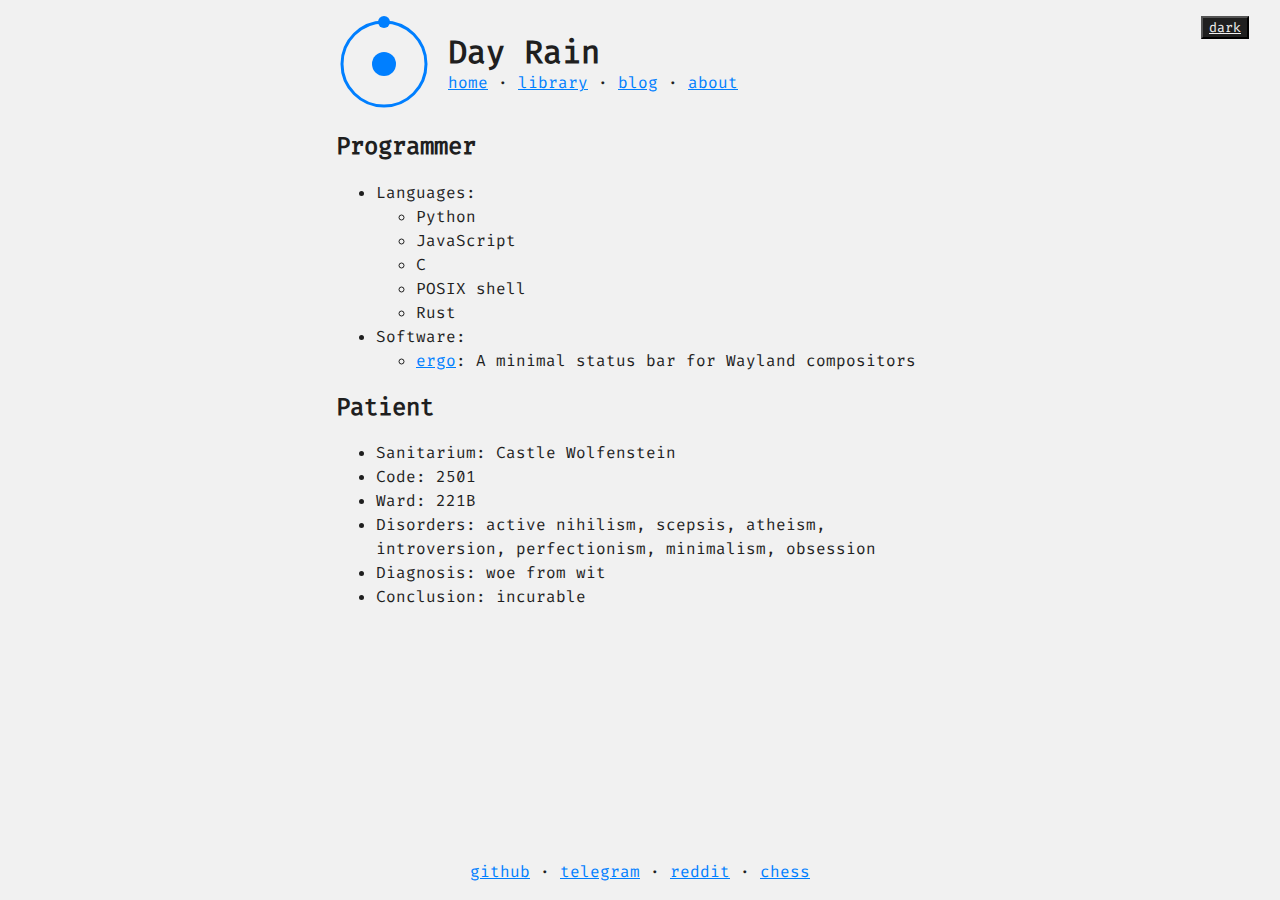
==== about.html @ 87bc39e2 "update" ====
<!doctype html>
<html>
	<head>
		<meta charset="utf-8">
		<meta name="viewport" content="width=device-width, initial-scale=1">
		<meta name="color-scheme" content="light dark">
		<link rel="stylesheet" href="/static/style.css">
		<link rel="icon" type="image/svg" href="/static/monad.svg">
		<title>Day Rain</title>
	</head>
	<body>
		<header>
			<img width="96" height="96" src="/static/monad.svg">
			<div class="mx-1 my-auto">
				<h1 class="m-0">Day Rain</h1>
				<a href="/">home</a>
				<span class="nowrap"> &middot; <a href="/library.html">library</a></span>
				<span class="nowrap"> &middot; <a href="/blog.html">blog</a></span>
				<span class="nowrap"> &middot; <a href="/about.html">about</a></span>
			</div>
		</header>
		<main>
<h2>Programmer</h2>
<ul>
	<li>
		Languages:
		<ul>
			<li>Python</li>
			<li>JavaScript</li>
			<li>C</li>
			<li>POSIX shell</li>
			<li>Rust</li>
		</ul>
	</li>
	<li>
		Software:
		<ul>
			<li><a href="https://github.com/d4yr41n/ergo">ergo</a>: A minimal status bar for Wayland compositors</li>
		</ul>
	</li>
</ul>
<h2>Patient</h2>
<ul>
	<li>Sanitarium: Castle Wolfenstein</li>
	<li>Code: 2501</li>
	<li>Ward: 221B</li>
	<li>
		Disorders: active nihilism, scepsis, atheism,
		introversion, perfectionism, minimalism, obsession
	</li>
	<li>Diagnosis: woe from wit</li>
	<li>Conclusion: incurable</li>
</ul>
		</main>
		<footer>
			<a href="https://github.com/d4yr41n">github</a> &middot;
			<a href="https://t.me/d4yr41n">telegram</a> &middot;
			<a href="https://www.reddit.com/u/d4yr41n">reddit</a> &middot;
			<a href="https://www.chess.com/member/d4yr41n">chess</a>
		</footer>
		<script src="/static/main.js"></script>
	</body>
</html>
---- static/style.css ----
@font-face {
  font-family: "Fira Code";
  src: url("/static/font.woff2") format('woff');
}

html {
	scrollbar-gutter: stable both-edges;
}

html, body {
	height: 100%;
}

@media (prefers-color-scheme: light) {
  body {
  	--fg: #1f1f1f;
  	--bg: #f1f1f1;
		--ug: #dddddd;
  }
}

@media (prefers-color-scheme: dark) {
  body {
  	--bg: #1f1f1f;
  	--fg: #f1f1f1;
  	--ug: #3f3f3f;
  }
}

body[data-theme=light] {
  	--fg: #1f1f1f;
  	--bg: #f1f1f1;
		--ug: #dddddd;
}

body[data-theme=dark] {
	  --bg: #1f1f1f;
  	--fg: #f1f1f1;
  	--ug: #3f3f3f;
}

body {
	background: var(--bg);
	color: var(--fg);
  font-family: "Fira Code", sans;
  line-height: 1.5;
	max-width: 40rem;
	margin: 0 auto;
	box-sizing: border-box;
	display: flex;
	flex-direction: column;
}

header {
	display: flex;
	padding: 1rem 1rem 0;
}

main {
	padding: 0 1rem
}

main img {
	width: 100%
}

h1, h2, h3 {
	line-height: 1.2
}

a {
	color: #007fff;
}

footer {
	margin-top: auto;
	padding-bottom: 1rem;
	text-align: center
}

.m-0 {
	margin: 0
}

.mx-1 {
	margin-left: 1rem;
	margin-right: 1rem
}

.my-auto {
	margin-top: auto;
	margin-bottom: auto
}

.nowrap {
	white-space: nowrap
}

pre {
	background: var(--ug);
	padding: 1rem;
	overflow-x: auto
}

code, button {
	font-family: "Fira Code", sans;
}

#theme-toggle {
	background: var(--fg);
	color: var(--bg);
	text-decoration: underline;
	position: absolute;
	top: 0;
	right: 0;
	margin-top: 1rem;
	margin-right: 1rem;
}
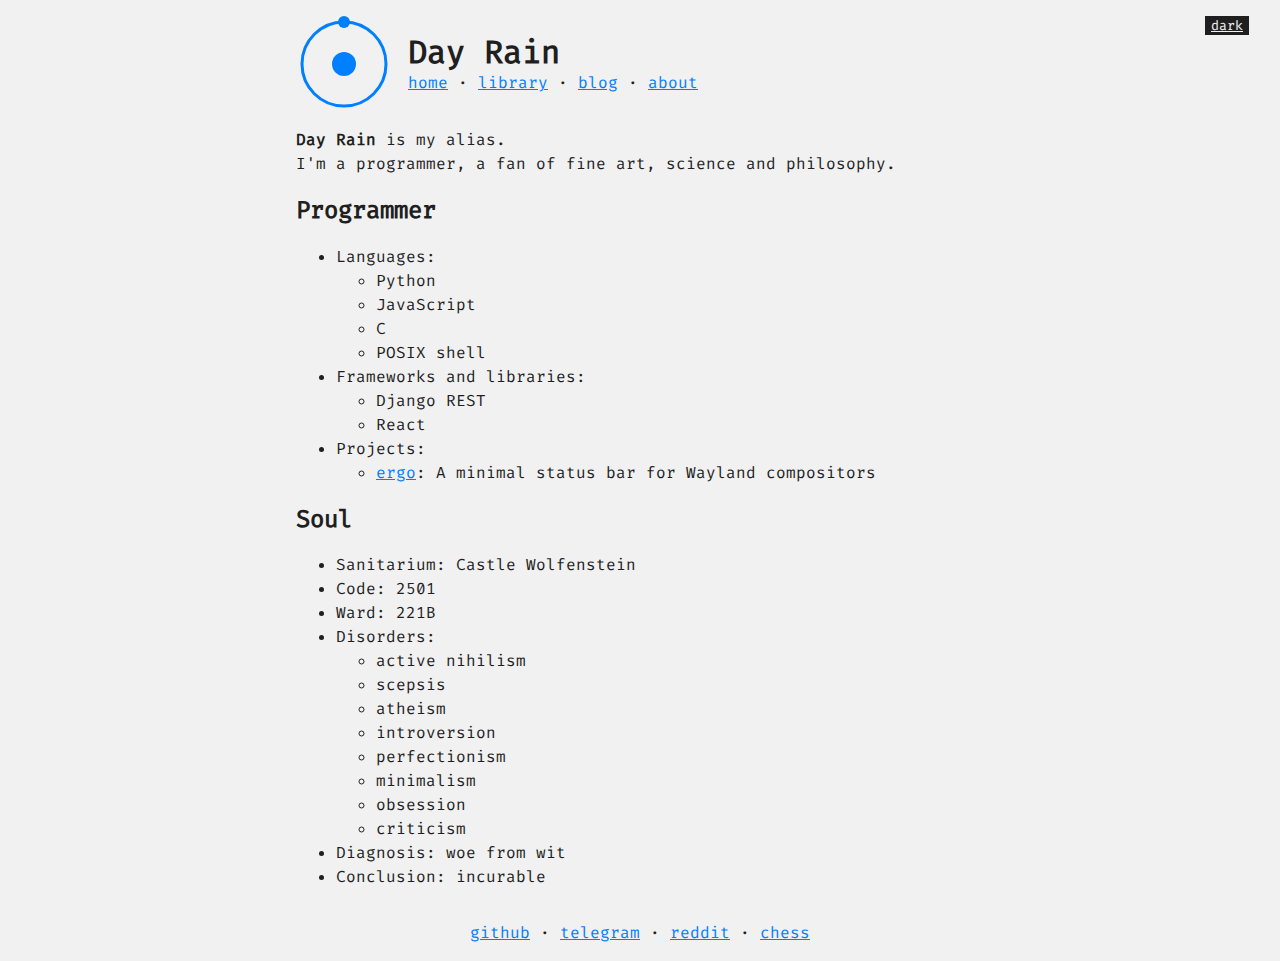
==== commit b752f2f4: "update" ====
--- a/about.html
+++ b/about.html
@@ -20,6 +20,11 @@
 			</div>
 		</header>
 		<main>
+<p>
+	<strong>Day Rain</strong> is my alias.
+	<br>
+	I'm a programmer, a fan of fine art, science and philosophy.
+</p>
 <h2>Programmer</h2>
 <ul>
 	<li>
@@ -29,24 +34,39 @@
 			<li>JavaScript</li>
 			<li>C</li>
 			<li>POSIX shell</li>
-			<li>Rust</li>
 		</ul>
 	</li>
 	<li>
-		Software:
+		Frameworks and libraries:
+		<ul>
+			<li>Django REST</li>
+			<li>React</li>
+		</ul>
+	</li>
+	<li>
+		Projects:
 		<ul>
 			<li><a href="https://github.com/d4yr41n/ergo">ergo</a>: A minimal status bar for Wayland compositors</li>
 		</ul>
 	</li>
 </ul>
-<h2>Patient</h2>
+<h2>Soul</h2>
 <ul>
 	<li>Sanitarium: Castle Wolfenstein</li>
 	<li>Code: 2501</li>
 	<li>Ward: 221B</li>
 	<li>
-		Disorders: active nihilism, scepsis, atheism,
-		introversion, perfectionism, minimalism, obsession
+		Disorders:
+		<ul>
+			<li>active nihilism</li>
+			<li>scepsis</li>
+			<li>atheism</li>
+			<li>introversion</li>
+			<li>perfectionism</li>
+			<li>minimalism</li>
+			<li>obsession</li>
+			<li>criticism</li>
+		</ul>
 	</li>
 	<li>Diagnosis: woe from wit</li>
 	<li>Conclusion: incurable</li>
--- a/static/style.css
+++ b/static/style.css
@@ -44,7 +44,7 @@
 	color: var(--fg);
   font-family: "Fira Code", sans;
   line-height: 1.5;
-	max-width: 40rem;
+	max-width: 45rem;
 	margin: 0 auto;
 	box-sizing: border-box;
 	display: flex;
@@ -68,13 +68,17 @@
 	line-height: 1.2
 }
 
+time {
+	color: #7f7f7f
+}
+
 a {
 	color: #007fff;
 }
 
 footer {
 	margin-top: auto;
-	padding-bottom: 1rem;
+	padding: 1rem 0;
 	text-align: center
 }
 
@@ -107,12 +111,11 @@
 }
 
 #theme-toggle {
+	border: 0;
 	background: var(--fg);
 	color: var(--bg);
 	text-decoration: underline;
 	position: absolute;
-	top: 0;
-	right: 0;
-	margin-top: 1rem;
-	margin-right: 1rem;
+	top: 1rem;
+	right: 1rem;
 }
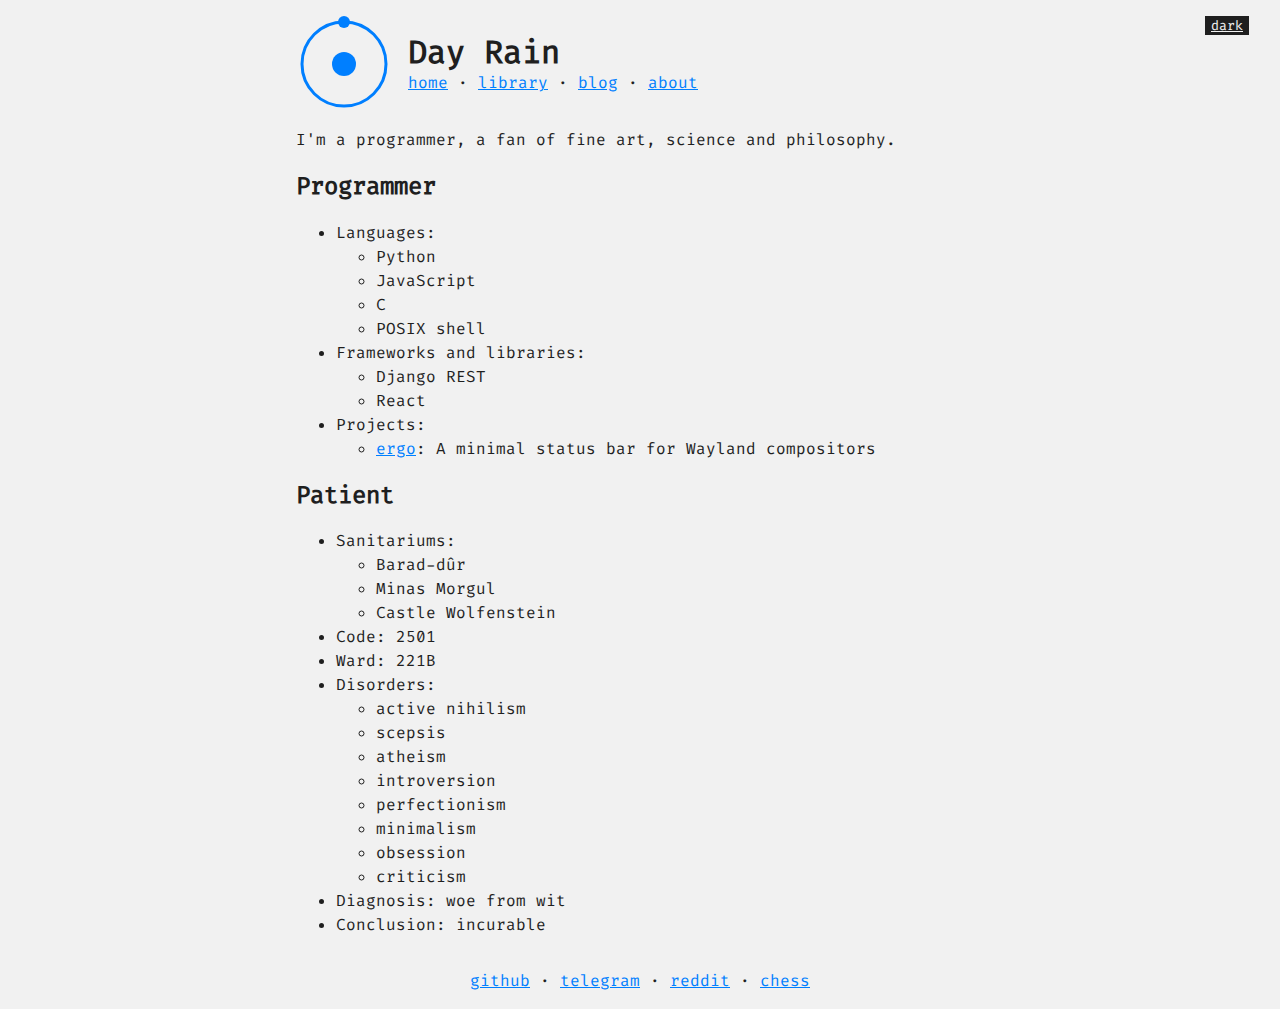
==== commit b6abd0e3: "update" ====
--- a/about.html
+++ b/about.html
@@ -21,8 +21,6 @@
 		</header>
 		<main>
 <p>
-	<strong>Day Rain</strong> is my alias.
-	<br>
 	I'm a programmer, a fan of fine art, science and philosophy.
 </p>
 <h2>Programmer</h2>
@@ -50,9 +48,15 @@
 		</ul>
 	</li>
 </ul>
-<h2>Soul</h2>
+<h2>Patient</h2>
 <ul>
-	<li>Sanitarium: Castle Wolfenstein</li>
+	<li>Sanitariums:
+		<ul>
+			<li>Barad-dûr</li>
+			<li>Minas Morgul</li>
+			<li>Castle Wolfenstein</li>
+		</ul>
+	</li>
 	<li>Code: 2501</li>
 	<li>Ward: 221B</li>
 	<li>
--- a/static/style.css
+++ b/static/style.css
@@ -100,10 +100,49 @@
 	white-space: nowrap
 }
 
+.src {
+	display: flex;	
+}
+
+.line {
+	padding: 1rem
+}
+
 pre {
+	padding: .5rem 1rem;
 	background: var(--ug);
-	padding: 1rem;
+	margin: 0;
 	overflow-x: auto
+}
+
+pre:has(span) {
+	padding: 0
+}
+
+code {
+	counter-reset: lines
+}
+
+code span {
+	counter-increment: lines;
+}
+
+code span::before {
+	display: inline-block;
+	text-align: right;
+	margin: 0 1rem 0 0;
+	width: 2ch;
+	padding: 0 .5rem 0 1rem;
+	content: counter(lines);
+	background: #7f7f7f
+}
+
+code span:first-child::before {
+	padding: .5rem .5rem 0 1rem;
+}
+
+code span:last-child::before {
+	padding: 0 .5rem .5rem 1rem;
 }
 
 code, button {
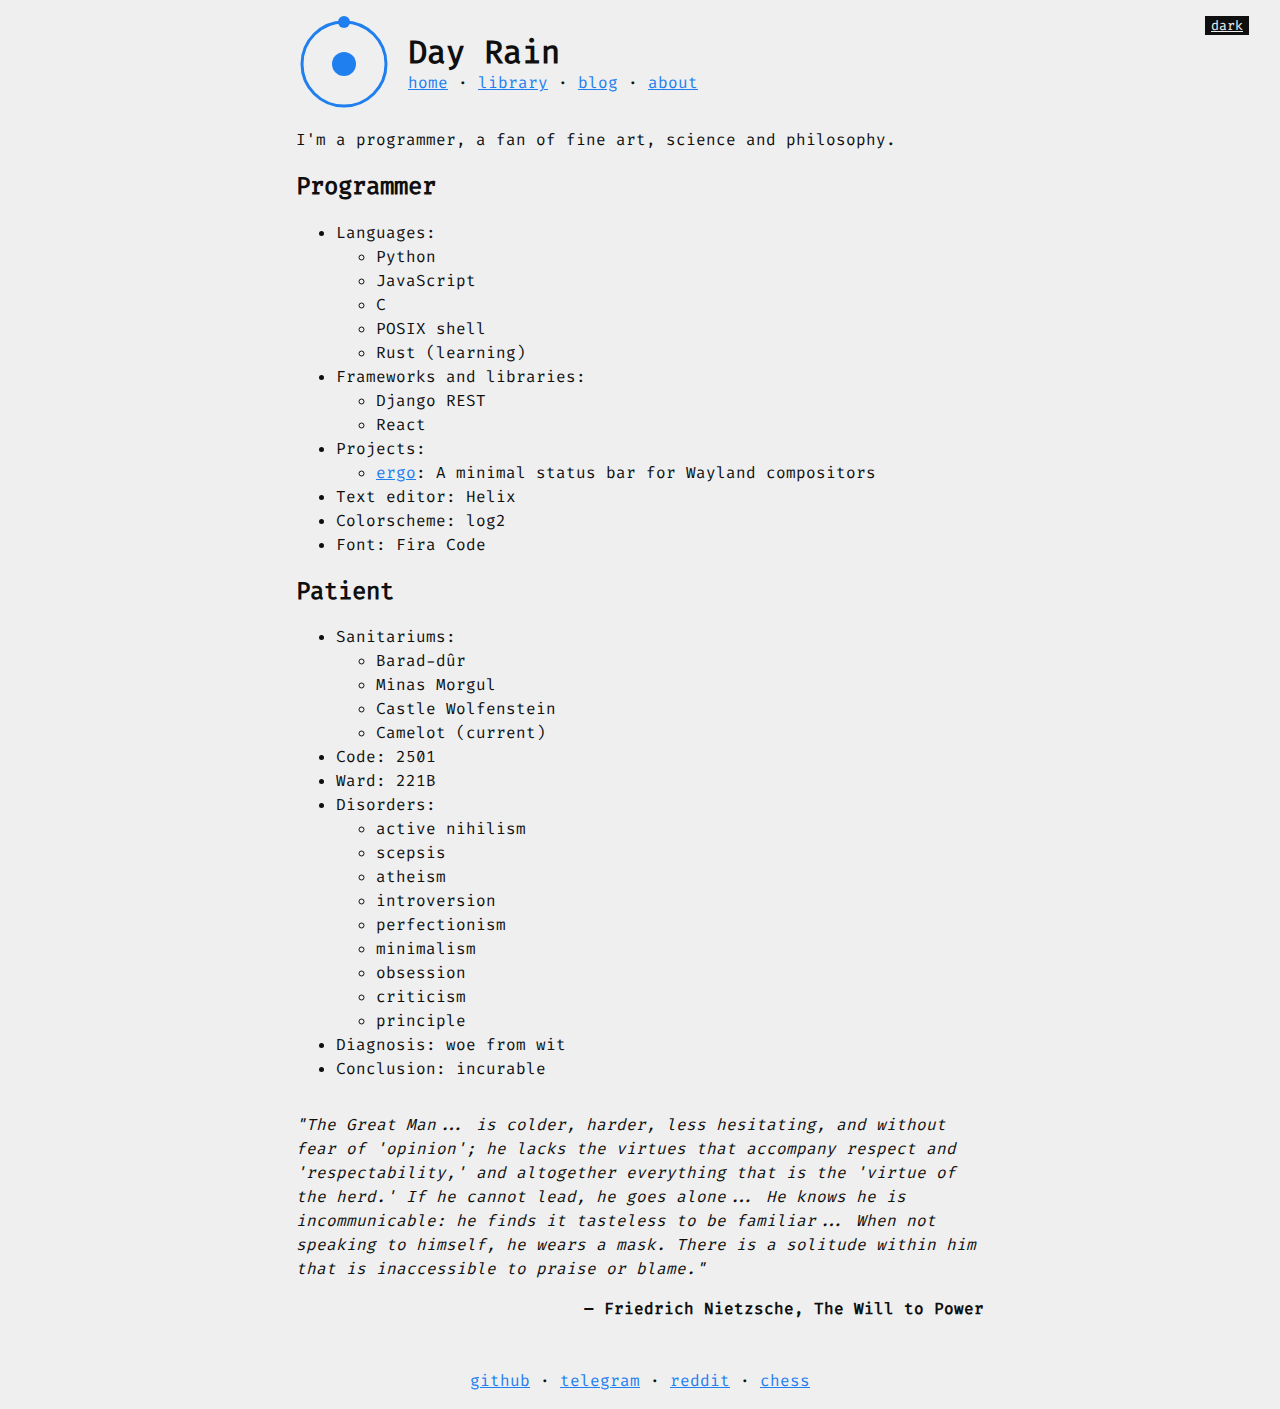
==== commit f9393122: "update" ====
--- a/about.html
+++ b/about.html
@@ -32,6 +32,7 @@
 			<li>JavaScript</li>
 			<li>C</li>
 			<li>POSIX shell</li>
+			<li>Rust (learning)</li>
 		</ul>
 	</li>
 	<li>
@@ -47,6 +48,9 @@
 			<li><a href="https://github.com/d4yr41n/ergo">ergo</a>: A minimal status bar for Wayland compositors</li>
 		</ul>
 	</li>
+	<li>Text editor: Helix</li>
+	<li>Colorscheme: log2</li>
+	<li>Font: Fira Code</li>
 </ul>
 <h2>Patient</h2>
 <ul>
@@ -55,6 +59,7 @@
 			<li>Barad-dûr</li>
 			<li>Minas Morgul</li>
 			<li>Castle Wolfenstein</li>
+			<li>Camelot (current)</li>
 		</ul>
 	</li>
 	<li>Code: 2501</li>
@@ -70,11 +75,18 @@
 			<li>minimalism</li>
 			<li>obsession</li>
 			<li>criticism</li>
+			<li>principle</li>
 		</ul>
 	</li>
 	<li>Diagnosis: woe from wit</li>
 	<li>Conclusion: incurable</li>
 </ul>
+<blockquote>
+	<em>
+	"The Great Man... is colder, harder, less hesitating, and without fear of 'opinion'; he lacks the virtues that accompany respect and 'respectability,' and altogether everything that is the 'virtue of the herd.' If he cannot lead, he goes alone... He knows he is incommunicable: he finds it tasteless to be familiar... When not speaking to himself, he wears a mask. There is a solitude within him that is inaccessible to praise or blame."
+	</em>
+	<p class="text-align-right"><strong>– Friedrich Nietzsche, The Will to Power</strong></p>
+</blockquote>
 		</main>
 		<footer>
 			<a href="https://github.com/d4yr41n">github</a> &middot;
--- a/static/style.css
+++ b/static/style.css
@@ -13,30 +13,30 @@
 
 @media (prefers-color-scheme: light) {
   body {
-  	--fg: #1f1f1f;
-  	--bg: #f1f1f1;
-		--ug: #dddddd;
+		--bg: #efefef;
+		--fg: #1f1f1f;
+		--hg: #dfdfdf
   }
 }
 
 @media (prefers-color-scheme: dark) {
   body {
-  	--bg: #1f1f1f;
-  	--fg: #f1f1f1;
-  	--ug: #3f3f3f;
+		--bg: #1f1f1f;
+		--fg: #efefef;
+		--hg: #3f3f3f
   }
 }
 
 body[data-theme=light] {
-  	--fg: #1f1f1f;
-  	--bg: #f1f1f1;
-		--ug: #dddddd;
+		--bg: #efefef;
+		--fg: #0f0f0f;
+		--hg: #dfdfdf
 }
 
 body[data-theme=dark] {
-	  --bg: #1f1f1f;
-  	--fg: #f1f1f1;
-  	--ug: #3f3f3f;
+		--bg: #1f1f1f;
+		--fg: #efefef;
+		--hg: #3f3f3f
 }
 
 body {
@@ -60,6 +60,13 @@
 	padding: 0 1rem
 }
 
+footer {
+	margin-top: auto;
+	padding: 1rem 0;
+	text-align: center
+}
+
+
 main img {
 	width: 100%
 }
@@ -73,17 +80,17 @@
 }
 
 a {
-	color: #007fff;
-}
-
-footer {
-	margin-top: auto;
-	padding: 1rem 0;
-	text-align: center
+	color: #1f7fef;
 }
 
 .m-0 {
 	margin: 0
+}
+
+
+.my-1 {
+	margin-top: 1rem;
+	margin-bottom: 1rem
 }
 
 .mx-1 {
@@ -100,49 +107,11 @@
 	white-space: nowrap
 }
 
-.src {
-	display: flex;	
-}
-
-.line {
-	padding: 1rem
-}
-
 pre {
 	padding: .5rem 1rem;
-	background: var(--ug);
+	background: var(--hg);
 	margin: 0;
 	overflow-x: auto
-}
-
-pre:has(span) {
-	padding: 0
-}
-
-code {
-	counter-reset: lines
-}
-
-code span {
-	counter-increment: lines;
-}
-
-code span::before {
-	display: inline-block;
-	text-align: right;
-	margin: 0 1rem 0 0;
-	width: 2ch;
-	padding: 0 .5rem 0 1rem;
-	content: counter(lines);
-	background: #7f7f7f
-}
-
-code span:first-child::before {
-	padding: .5rem .5rem 0 1rem;
-}
-
-code span:last-child::before {
-	padding: 0 .5rem .5rem 1rem;
 }
 
 code, button {
@@ -158,3 +127,11 @@
 	top: 1rem;
 	right: 1rem;
 }
+
+.text-align-right {
+	text-align: right
+}
+
+blockquote {
+	margin: 2rem 0 
+}
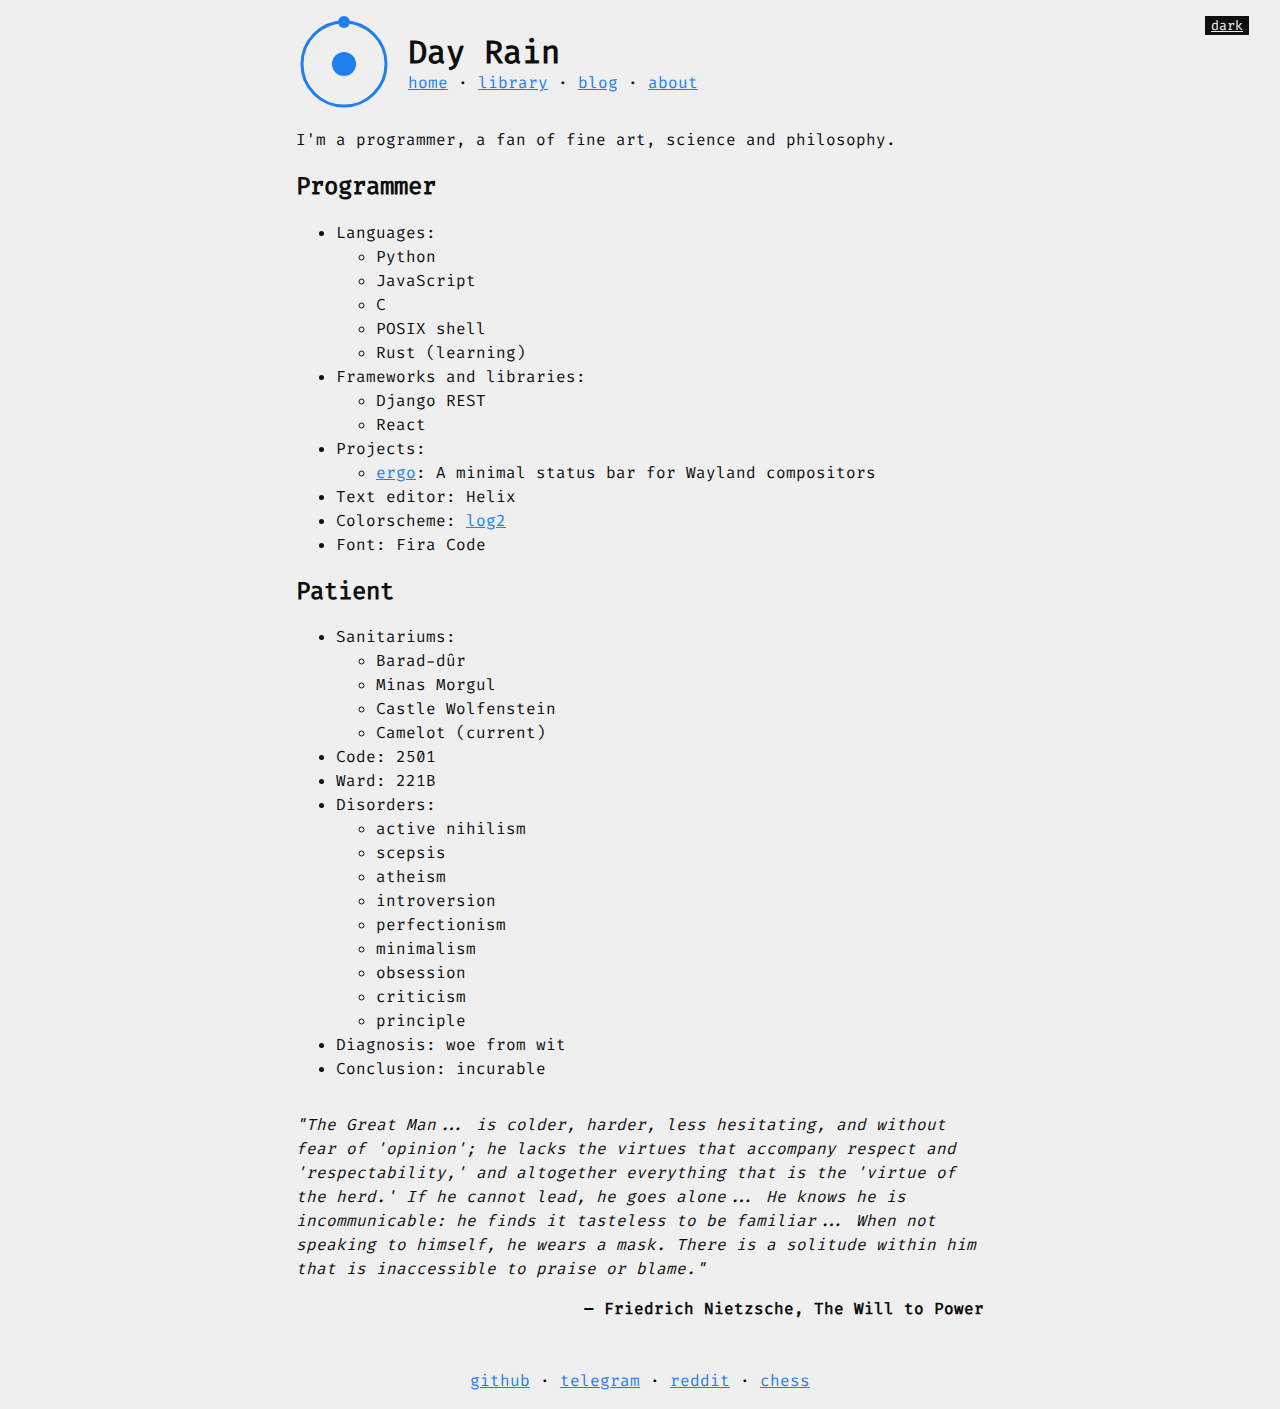
==== commit d1072e63: "update" ====
--- a/about.html
+++ b/about.html
@@ -49,7 +49,7 @@
 		</ul>
 	</li>
 	<li>Text editor: Helix</li>
-	<li>Colorscheme: log2</li>
+	<li>Colorscheme: <a href="https://github.com/d4yr41n/log2">log2</a></li>
 	<li>Font: Fira Code</li>
 </ul>
 <h2>Patient</h2>
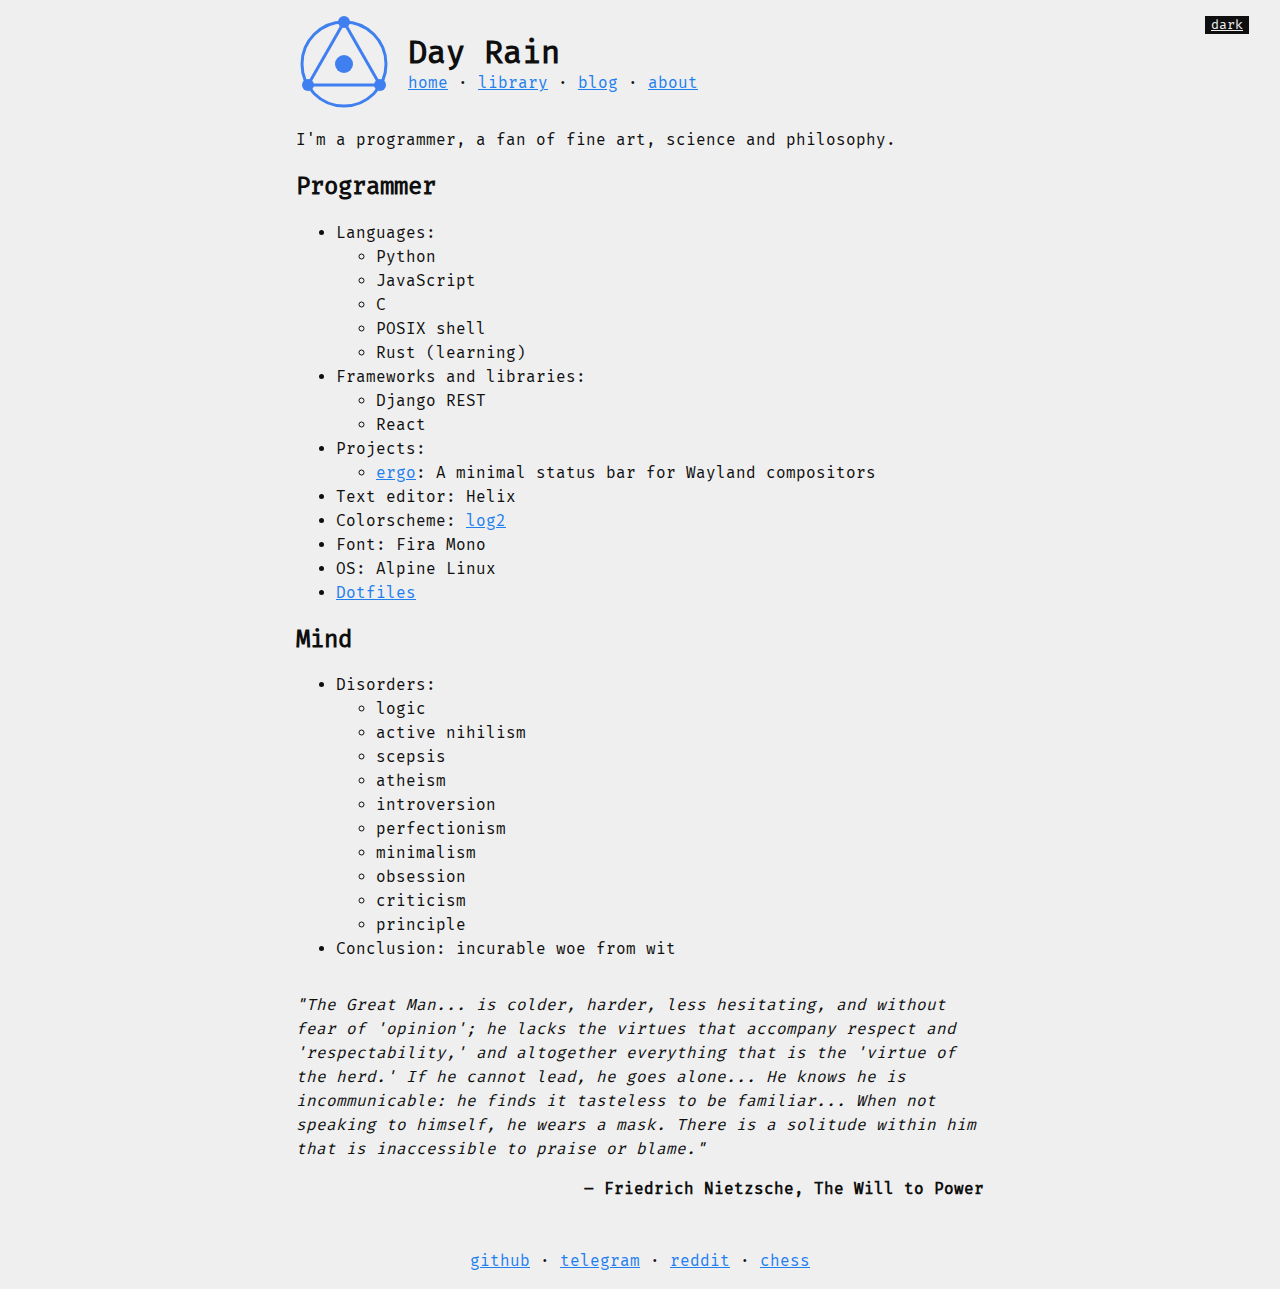
==== commit 46978dfa: "update" ====
--- a/about.html
+++ b/about.html
@@ -50,23 +50,16 @@
 	</li>
 	<li>Text editor: Helix</li>
 	<li>Colorscheme: <a href="https://github.com/d4yr41n/log2">log2</a></li>
-	<li>Font: Fira Code</li>
+	<li>Font: Fira Mono</li>
+	<li>OS: Alpine Linux</li>
+	<li><a href="https://github.com/d4yr41n/dotfiles">Dotfiles</a></li>
 </ul>
-<h2>Patient</h2>
+<h2>Mind</h2>
 <ul>
-	<li>Sanitariums:
-		<ul>
-			<li>Barad-dûr</li>
-			<li>Minas Morgul</li>
-			<li>Castle Wolfenstein</li>
-			<li>Camelot (current)</li>
-		</ul>
-	</li>
-	<li>Code: 2501</li>
-	<li>Ward: 221B</li>
 	<li>
 		Disorders:
 		<ul>
+			<li>logic</li>
 			<li>active nihilism</li>
 			<li>scepsis</li>
 			<li>atheism</li>
@@ -78,8 +71,7 @@
 			<li>principle</li>
 		</ul>
 	</li>
-	<li>Diagnosis: woe from wit</li>
-	<li>Conclusion: incurable</li>
+	<li>Conclusion: incurable woe from wit</li>
 </ul>
 <blockquote>
 	<em>
--- a/static/style.css
+++ b/static/style.css
@@ -71,7 +71,7 @@
 	width: 100%
 }
 
-h1, h2, h3 {
+h1, h2, h3, h4, h5, h6 {
 	line-height: 1.2
 }
 
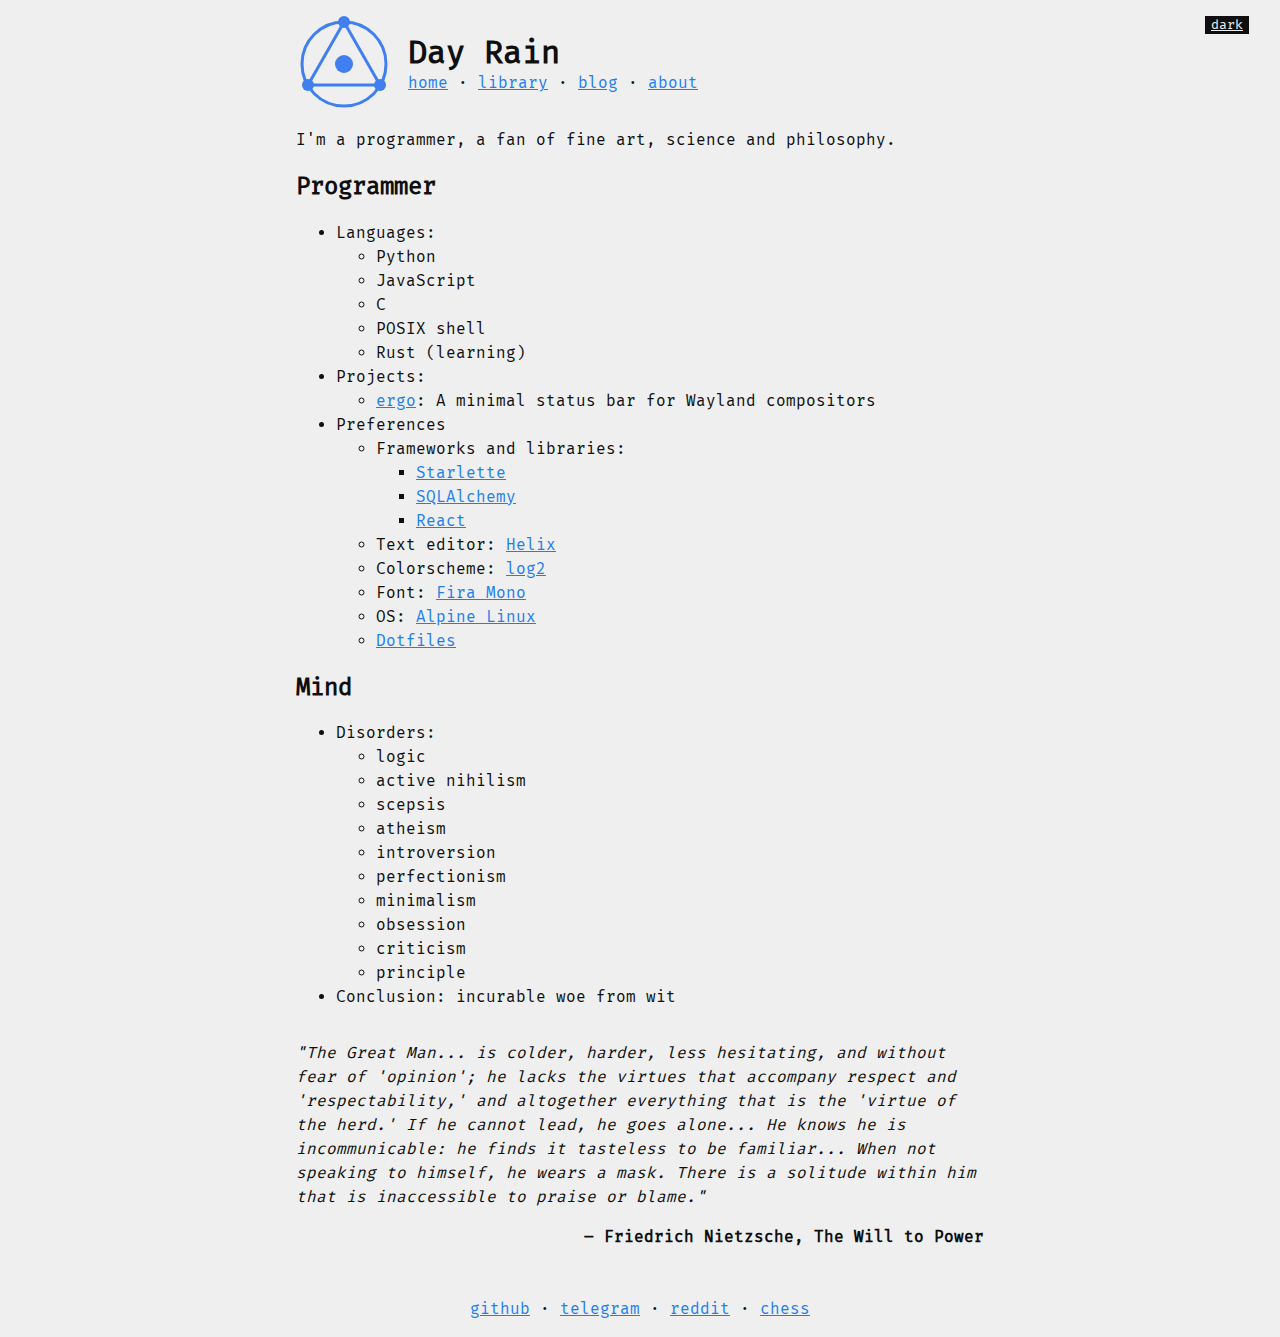
==== commit 2a8db2d4: "update" ====
--- a/about.html
+++ b/about.html
@@ -36,23 +36,29 @@
 		</ul>
 	</li>
 	<li>
-		Frameworks and libraries:
-		<ul>
-			<li>Django REST</li>
-			<li>React</li>
-		</ul>
-	</li>
-	<li>
 		Projects:
 		<ul>
 			<li><a href="https://github.com/d4yr41n/ergo">ergo</a>: A minimal status bar for Wayland compositors</li>
 		</ul>
 	</li>
-	<li>Text editor: Helix</li>
-	<li>Colorscheme: <a href="https://github.com/d4yr41n/log2">log2</a></li>
-	<li>Font: Fira Mono</li>
-	<li>OS: Alpine Linux</li>
-	<li><a href="https://github.com/d4yr41n/dotfiles">Dotfiles</a></li>
+	<li>
+		Preferences
+		<ul>
+			<li>
+				Frameworks and libraries:
+				<ul>
+					<li><a href="https://www.starlette.io">Starlette</a></li>
+					<li><a href="https://www.sqlalchemy.org">SQLAlchemy</a></li>
+					<li><a href="https://www.sqlalchemy.org">React</a></li>
+				</ul>
+			</li>
+			<li>Text editor: <a href="https://helix-editor.com">Helix</a></li>
+			<li>Colorscheme: <a href="https://github.com/d4yr41n/log2">log2</a></li>
+			<li>Font: <a href="https://fonts.google.com/specimen/Fira+Mono">Fira Mono</a></li>
+			<li>OS: <a href="https://alpinelinux.org">Alpine Linux</a></li>
+			<li><a href="https://github.com/d4yr41n/dotfiles">Dotfiles</a></li>
+		</ul>
+	</li>
 </ul>
 <h2>Mind</h2>
 <ul>
--- a/static/style.css
+++ b/static/style.css
@@ -120,9 +120,9 @@
 
 #theme-toggle {
 	border: 0;
+	text-decoration: underline;
 	background: var(--fg);
 	color: var(--bg);
-	text-decoration: underline;
 	position: absolute;
 	top: 1rem;
 	right: 1rem;
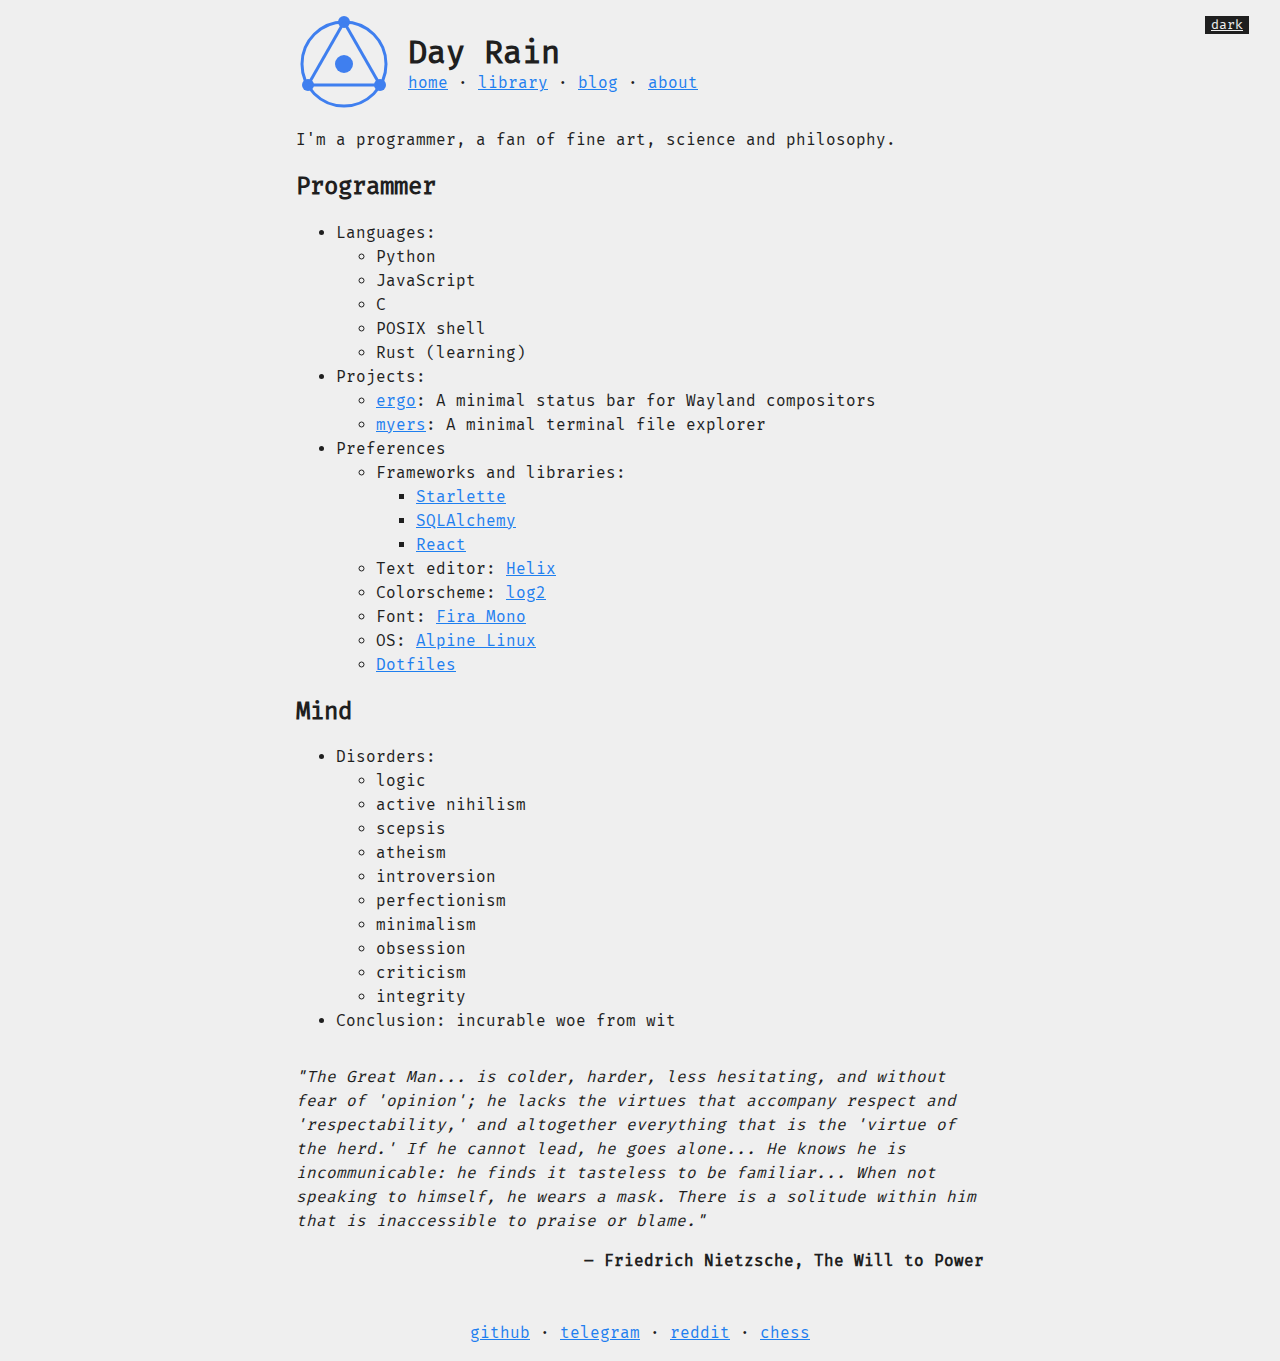
==== commit 61c00896: "update" ====
--- a/about.html
+++ b/about.html
@@ -39,6 +39,7 @@
 		Projects:
 		<ul>
 			<li><a href="https://github.com/d4yr41n/ergo">ergo</a>: A minimal status bar for Wayland compositors</li>
+			<li><a href="https://github.com/d4yr41n/myers">myers</a>: A minimal terminal file explorer</li>
 		</ul>
 	</li>
 	<li>
@@ -74,7 +75,7 @@
 			<li>minimalism</li>
 			<li>obsession</li>
 			<li>criticism</li>
-			<li>principle</li>
+			<li>integrity</li>
 		</ul>
 	</li>
 	<li>Conclusion: incurable woe from wit</li>
--- a/static/style.css
+++ b/static/style.css
@@ -1,5 +1,6 @@
 @font-face {
   font-family: "Fira Code";
+  font-display: block;
   src: url("/static/font.woff2") format('woff');
 }
 
@@ -29,7 +30,7 @@
 
 body[data-theme=light] {
 		--bg: #efefef;
-		--fg: #0f0f0f;
+		--fg: #1f1f1f;
 		--hg: #dfdfdf
 }
 
